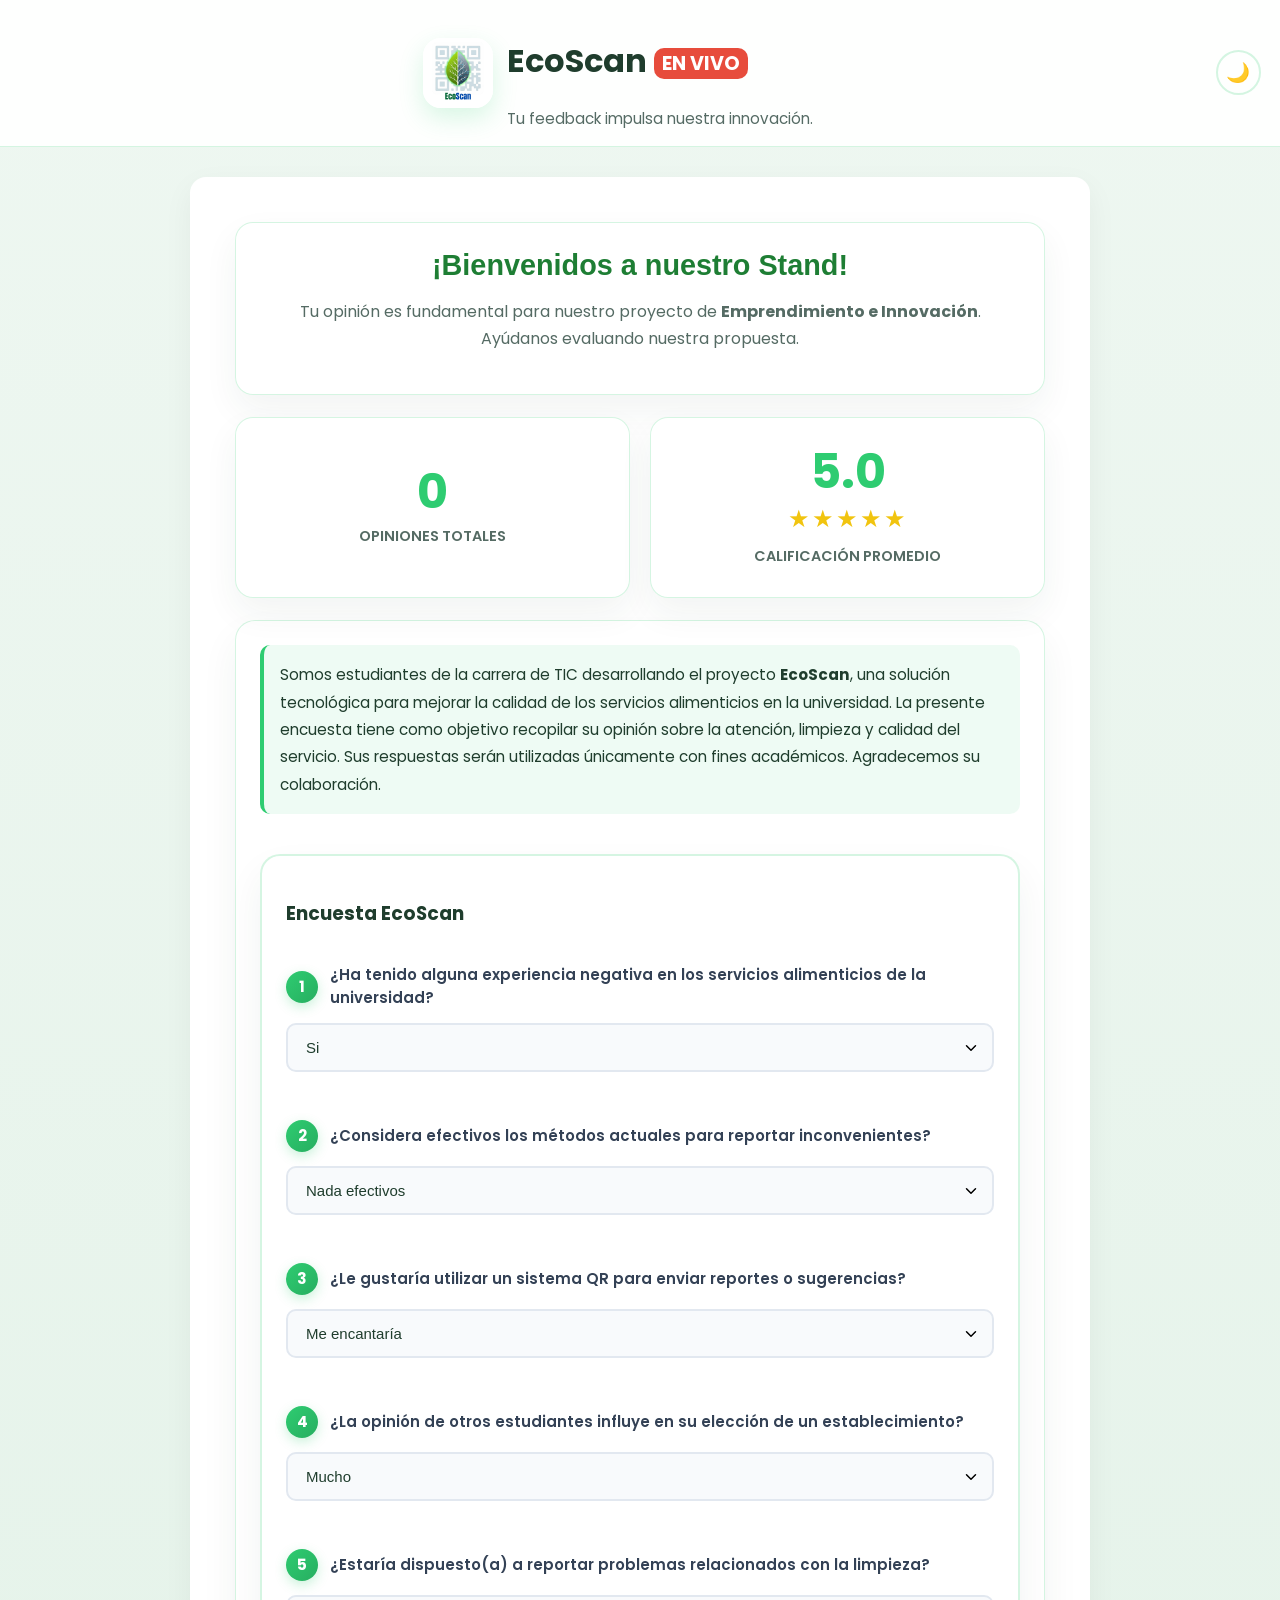
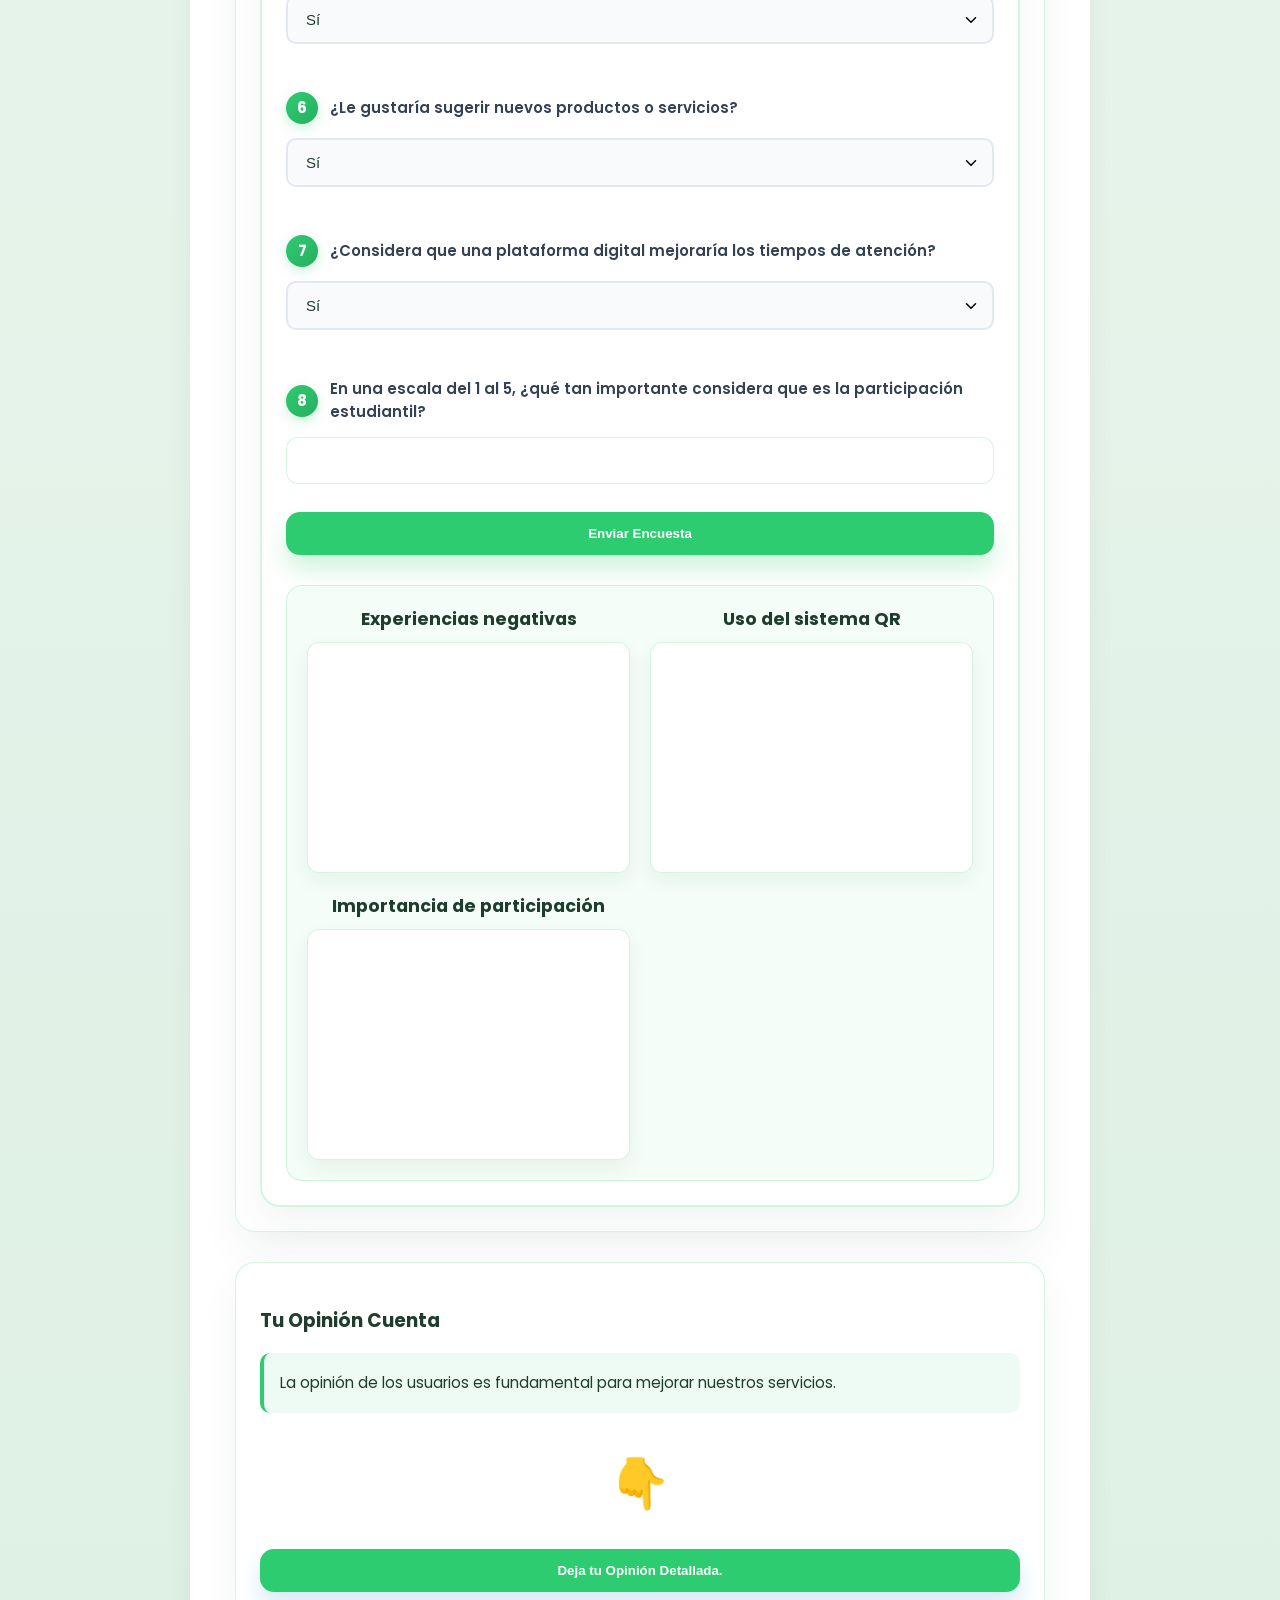
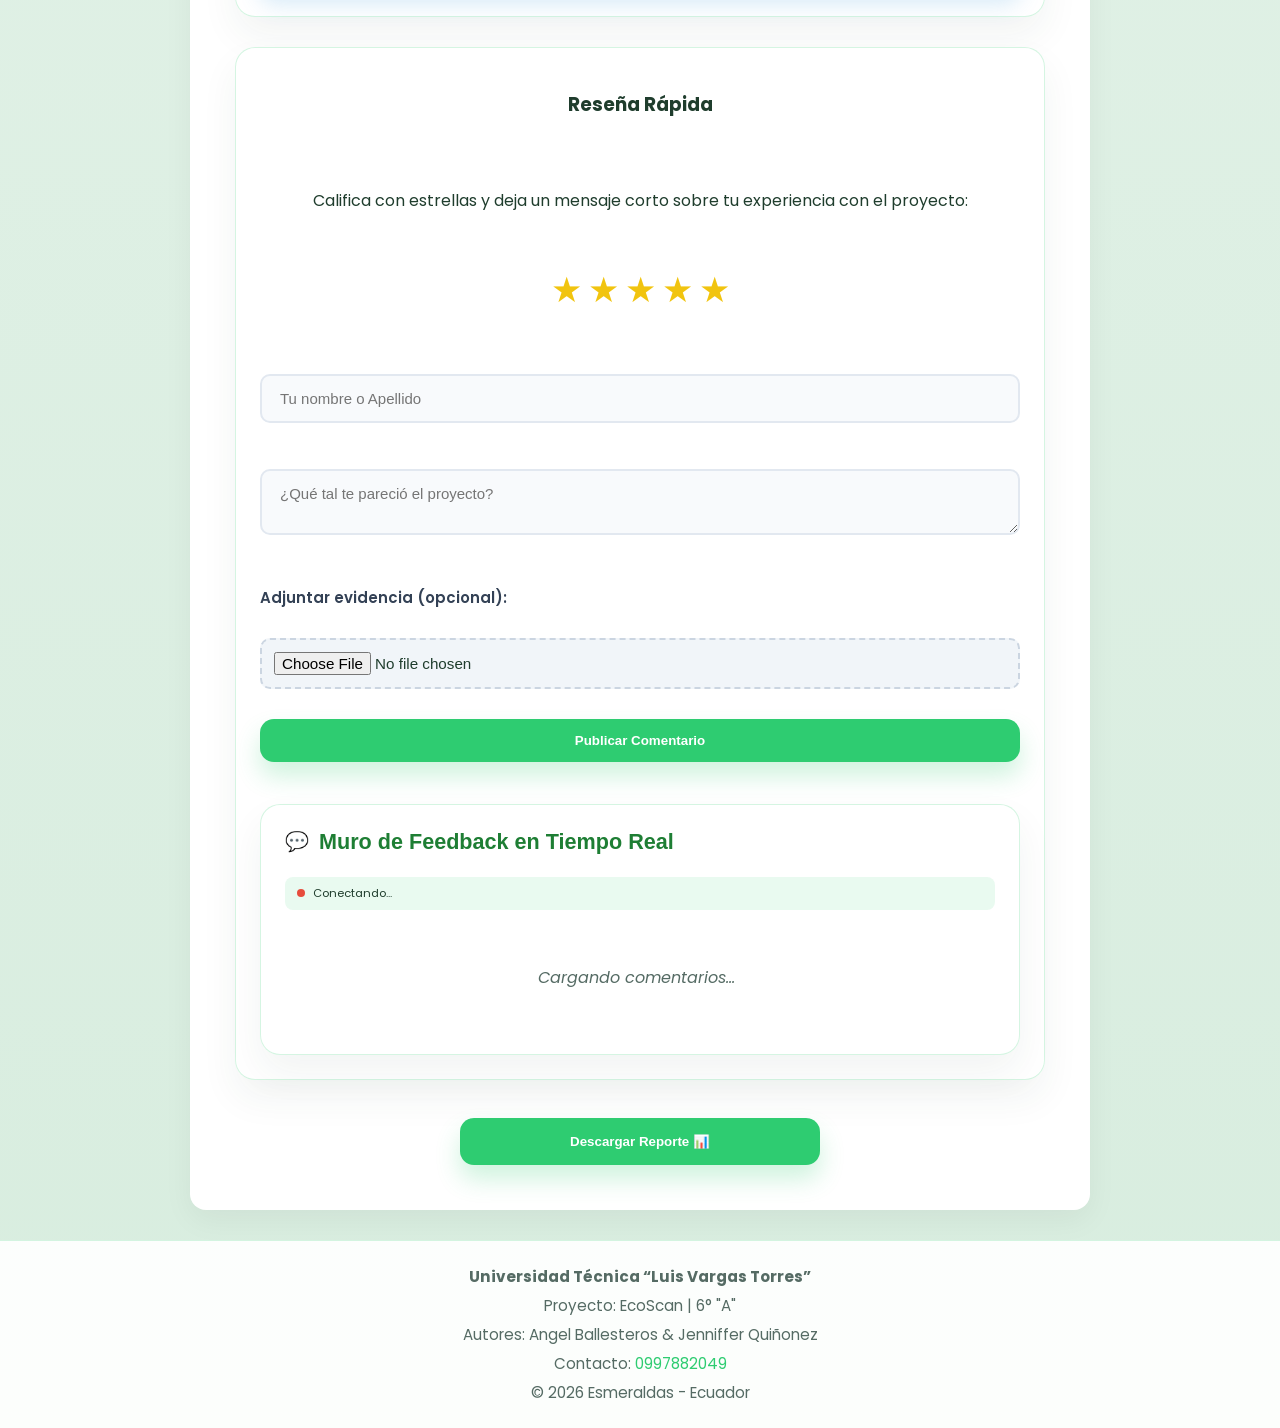
==== EcoScaProjecto-main/index.html @ 11ce433d "Initial commit" ====
<!DOCTYPE html>
<html lang="es">

<head>
    <meta charset="UTF-8">
    <meta name="viewport" content="width=device-width, initial-scale=1.0">
    <title>EcoScan | Casa Abierta UTLVTE</title>
    <link rel="stylesheet" href="css/styles.css">
    <script src="https://www.gstatic.com/firebasejs/9.17.1/firebase-app-compat.js"></script>
    <script src="https://www.gstatic.com/firebasejs/9.17.1/firebase-database-compat.js"></script>
   <script src="https://www.gstatic.com/firebasejs/9.17.1/firebase-app-compat.js"></script>
    <script src="https://www.gstatic.com/firebasejs/9.17.1/firebase-database-compat.js"></script>
    <script src="https://www.gstatic.com/firebasejs/9.17.1/firebase-storage-compat.js"></script>
    <script src="https://cdn.jsdelivr.net/npm/chart.js"></script>
    <link href="https://fonts.googleapis.com/css2?family=Poppins:wght@400;600;700&display=swap" rel="stylesheet">
</head>

<body>

    <header class="header">
        <div class="logo-container">
            <img src="EcoScan.png" alt="Logo EcoScan" class="logo">
            <div>
                <h1>EcoScan <span class="live-badge">EN VIVO</span></h1>
                <p class="subtitle">Tu feedback impulsa nuestra innovación.</p>
                <div id="muro-comentarios" class="wall">
                    <p class="loading-text">Cargando comentarios...</p>
                </div>
            </div>
        </div>
        <button id="theme-toggle" class="theme-btn" title="Cambiar Tema">🌙</button>
    </header>

    <main class="container">

        <section class="welcome-section">
            <h2>¡Bienvenidos a nuestro Stand!</h2>
            <p>Tu opinión es fundamental para nuestro proyecto de <strong>Emprendimiento e
                    Innovación</strong>.<br>Ayúdanos evaluando nuestra propuesta.</p>
        </section>

        <div class="stats-bar">
            <div class="stat-card">
                <span id="total-comments">0</span>
                <p>Opiniones Totales</p>
            </div>
            <div class="stat-card">
                <span id="avg-rating">5.0</span>
                <div class="stars-display">★★★★★</div>
                <p>Calificación Promedio</p>
            </div>
        </div>



        <div class="card form-card">
            <p>
                Somos estudiantes de la carrera de TIC desarrollando el proyecto <strong>EcoScan</strong>,
                una solución tecnológica para mejorar la calidad de los servicios alimenticios en la universidad.

                La presente encuesta tiene como objetivo recopilar su opinión sobre la atención, limpieza
                y calidad del servicio. Sus respuestas serán utilizadas únicamente con fines académicos.

                Agradecemos su colaboración.
            </p>

            <div class="card">
                <h3>Encuesta EcoScan</h3>

                <form id="form-encuesta">

                    <label>¿Ha tenido alguna experiencia negativa en los servicios alimenticios de la
                        universidad?</label>
                    <select required>
                        <option>Si</option>
                        <option>No</option>
                        <option>No recuerdo</option>
                    </select>

                    <label>¿Considera efectivos los métodos actuales para reportar inconvenientes?</label>
                    <select required>
                        <option>Nada efectivos</option>
                        <option>Poco efectivos</option>
                        <option>No existen</option>
                    </select>

                    <label>¿Le gustaría utilizar un sistema QR para enviar reportes o sugerencias?</label>
                    <select required>
                        <option>Me encantaría</option>
                        <option>Sería útil</option>
                        <option>Me es indiferente</option>
                    </select>

                    <label>¿La opinión de otros estudiantes influye en su elección de un establecimiento?</label>
                    <select required>
                        <option>Mucho</option>
                        <option>Poco</option>
                        <option>No influye</option>
                    </select>

                    <label>¿Estaría dispuesto(a) a reportar problemas relacionados con la limpieza?</label>
                    <select required>
                        <option>Sí</option>
                        <option>Tal vez</option>
                        <option>Solo si es rápido</option>
                    </select>

                    <label>¿Le gustaría sugerir nuevos productos o servicios?</label>
                    <select required>
                        <option>Sí</option>
                        <option>No</option>
                        <option>Tal vez</option>
                    </select>

                    <label>¿Considera que una plataforma digital mejoraría los tiempos de atención?</label>
                    <select required>
                        <option>Sí</option>
                        <option>No</option>
                        <option>Tal vez</option>
                    </select>

                    <label>En una escala del 1 al 5, ¿qué tan importante considera que es la participación
                        estudiantil?</label>
                    <input type="number" min="1" max="5" required>

                    <button type="submit" class="btn-send">Enviar Encuesta</button>

                </form>

                <div class="charts-container">

                    <div class="chart-box">
                        <h4>Experiencias negativas</h4>
                        <canvas id="grafico"></canvas>
                    </div>

                    <div class="chart-box">
                        <h4>Uso del sistema QR</h4>
                        <canvas id="grafico2"></canvas>
                    </div>

                    <div class="chart-box">
                        <h4>Importancia de participación</h4>
                        <canvas id="grafico3"></canvas>
                    </div>

                </div>

            </div>


        </div>

        <!-- INTERFAZ 1: PÁGINA DE INICIO (ESTADÍSTICAS Y ENCUESTA RÁPIDA) -->
        <div id="interfaz-inicio">
            <!-- TODO tu código actual va aquí adentro (Header, Stats, Encuesta TIC, etc.) -->

            <div class="card form-card">
                <h3>Tu Opinión Cuenta</h3>
                <p>La opinión de los usuarios es fundamental para mejorar nuestros servicios.</p>
                <div class="animated-arrow">👇</div>

                <!-- Botón que hace el cambio de panel -->
                <button onclick="irAPanelOpiniones()" class="btn-forms" style="background: var(--primary);">
                    Deja tu Opinión Detallada.
                </button>
            </div>
        </div>

        <!-- INTERFAZ 2: PANEL DE OPINIÓN DETALLADA (ESTÁ OCULTO AL CARGAR) -->
       <div id="interfaz-detallada" style="display: none;">
            <header class="header">
                <button onclick="irAInicio()" class="theme-btn">⬅</button>
                <div class="logo-container">
                    <h1>EcoScan | <span style="color: var(--primary);">Feedback Directo</span></h1>
                </div>
            </header>

            <main class="container">
                <div class="card">
                    <label>Tu Nombre (Opcional - Para fines académicos):</label>
                    <input type="text" id="nombre-estudiante-detallado" placeholder=" Tu nombre sera anonimo en este comentario...">
                    
                    <h2>Opinión sobre Servicios Alimenticios</h2>
                    <p>Selecciona el local y califica honestamente su servicio.</p>
                    <hr>

                    <label>¿A qué establecimiento te refieres?</label>
                    <select id="local-seleccionado">
                        <option value="" disabled selected>Selecciona un local...</option>
                        <option value="Cafetería Central">Cafetería Central</option>
                        <option value="Bar de la Facultad">Bar de la Facultad</option>
                        <option value="Bar TIC">Bar TIC</option>
                    </select>

                    <label>Escribe tu opinión:</label>
                    <textarea id="comentario-detallado" rows="5" placeholder="Deja tu comentario aquí..."></textarea>

                    <label style="margin-top: 15px; display: block;">Adjuntar Foto de Evidencia (Opcional):</label>
                    <input type="file" id="foto-evidencia-detallada" accept="image/*" onchange="previsualizarImagen(event)">
                    
                    <div id="wrapper-preview" style="display: none; text-align: center; margin: 15px 0;">
                        <img id="img-preview" src="" alt="Vista previa" style="max-height: 180px; border-radius: 10px; border: 2px dashed var(--primary);">
                    </div>

                  <div id="loading-upload" style="display: none; text-align: center; color: #2b6cb0; font-weight: bold; margin: 10px 0;">
    ⏳ Enviando tu opinión y procesando evidencia... Por favor, espera.
</div>

                    <button id="btn-enviar-detallado" onclick="enviarOpinionFinal()" class="btn-send">Enviar Opinión Directa 🚀</button>
                    <button onclick="irAInicio()" class="btn-cancel">Cancelar y Volver</button>
                </div>
            </main>
        </div>


        <div class="action-grid">
            <div class="card review-block">
                <h3>Reseña Rápida</h3>
                <p>Califica con estrellas y deja un mensaje corto sobre tu experiencia con el proyecto:</p>
                <div class="star-rating" id="rating-input">
                    <span data-v="5" class="active">★</span><span data-v="4">★</span><span data-v="3">★</span><span
                        data-v="2">★</span><span data-v="1">★</span>
                </div>
                <form id="comment-form">
                    <input type="text" id="userName" placeholder="Tu nombre o Apellido" required>
                    <textarea id="userComment" placeholder="¿Qué tal te pareció el proyecto?" required></textarea>

                    <label>Adjuntar evidencia (opcional):</label>
                    <input type="file" id="evidencia" accept="image/*">

                    <button type="submit" class="btn-send">Publicar Comentario</button>

                </form>

                <div class="card wall-section">
                    <h2>Muro de Feedback en Tiempo Real</h2>
                    <div class="connection-status">
                        <span id="connection-indicator" class="status-dot"></span>
                        <small id="status-text">Conectando...</small>
                    </div>
                    <div id="comments-container" class="wall">
                        <div class="loading-text">Cargando comentarios...</div>
                    </div>
                </div>
            </div>
        </div>

        <div class="report-area">
            <button onclick="generarReporte()" class="btn-send report-btn">
                Descargar Reporte 📊
            </button>
        </div>

    </main>

    <footer class="footer">
        <div class="footer-content">
            <p><strong>Universidad Técnica “Luis Vargas Torres”</strong></p>
            <p>Proyecto: EcoScan | 6° "A"</p>
            <p>Autores: Angel Ballesteros & Jenniffer Quiñonez</p>
            <p>Contacto: <a href="https://wa.me/593997882049" target="_blank">0997882049</a></p>
            <p>&copy; 2026 Esmeraldas - Ecuador</p>
        </div>
    </footer>

    <audio id="ding-sound" src="https://assets.mixkit.co/active_storage/sfx/2869/2869-preview.mp3"
        preload="auto"></audio>
    <script type="text/javascript" src="https://cdn.jsdelivr.net/npm/@emailjs/browser@3/dist/email.min.js"></script>

    <!-- Firebase Config -->
    <script src="js/firebase/config.js"></script>

    

    <!-- Comments Module -->
    <script src="js/comments/filtros.js"></script>
    <script src="js/comments/ratings.js"></script>
    <script src="js/comments/comments.js"></script>

    <!-- UI Module -->
    <script src="js/ui/darkmode.js"></script>
    <script src="js/ui/navegacion.js"></script>

    <!-- Dashboard Module -->
    <script src="js/dashboard/graficos.js"></script>
    <script src="js/dashboard/reportes.js"></script>

    <!-- Survey Module -->
    <script src="js/encuesta/encuesta.js"></script>

    <!-- Email Module -->
    <script src="js/email/email.js"></script>

    <!-- Main App -->
    <script src="js/main.js"></script>

    <script src="js/comments/filtros.js"></script>
    <script src="js/comments/ratings.js"></script>
    <script src="js/comments/comments.js"></script>

</body>

</html>
---- EcoScaProjecto-main/css/styles.css ----
:root {
    --primary: #2ecc71;
    --dark: #27ae60;
    --bg-gradient-1: #eef7f1;
    --bg-gradient-2: #d8eddf;
    --surface: rgba(255,255,255,0.92);
    --border: rgba(46,204,113,0.2);
    --text: #1f3d2d;
    --muted: #556b64;
    --card-shadow: rgba(34, 70, 44, 0.06);
}

/* VARIABLES PARA EL MODO OSCURO (Esto es pura magia) */
body.dark-mode {
    --bg-gradient-1: #121212;
    --bg-gradient-2: #1e1e1e;
    --surface: rgba(30,30,30,0.95);
    --border: rgba(46,204,113,0.4);
    --text: #f0f0f0;
    --muted: #a0a0a0;
    --card-shadow: rgba(46,204,113,0.15);
}

* { box-sizing: border-box; }

body {
    background: linear-gradient(180deg, var(--bg-gradient-1) 0%, var(--bg-gradient-2) 100%);
    color: var(--text);
    font-family: 'Poppins', sans-serif;
    margin: 0;
    min-height: 100vh;
    transition: background 0.4s ease, color 0.4s ease;
}

.header {
    background: var(--surface);
    padding: 1rem 1.2rem;
    display: flex;
    align-items: center;
    justify-content: space-between; /* Modificado para el botón */
    border-bottom: 1px solid var(--border);
    backdrop-filter: blur(12px);
}

.logo-container {
    display: flex;
    align-items: center;
    gap: 14px;
    margin: 0 auto;
}

.logo {
    width: 70px; height: auto; object-fit: contain;
    border-radius: 18px; box-shadow: 0 10px 24px rgba(46,204,113,0.18);
}

/* Botón Modo Oscuro */
.theme-btn {
    background: none; border: 2px solid var(--border);
    border-radius: 50%; width: 45px; height: 45px;
    font-size: 1.2rem; cursor: pointer; transition: all 0.3s;
    color: var(--text); display: flex; justify-content: center; align-items: center;
}
.theme-btn:hover { background: var(--primary); border-color: var(--primary); }

.live-badge {
    background: #e74c3c; color: white; font-size: 0.6em;
    padding: 2px 8px; border-radius: 10px; vertical-align: middle;
    animation: blink 1.5s infinite;
}

@keyframes blink { 0% {opacity: 1;} 50% {opacity: 0.4;} 100% {opacity: 1;} }

.container { max-width: 900px; margin: 25px auto 35px; padding: 0 18px; }

.subtitle { margin: 4px 0 0; color: var(--muted); font-size: 0.95rem; }

.welcome-section {
    background: var(--surface); border: 1px solid var(--border);
    border-radius: 18px; padding: 26px; margin-bottom: 22px;
    box-shadow: 0 15px 35px var(--card-shadow); text-align: center;
    transition: all 0.3s ease;
}

.welcome-section h2 { margin: 0 0 10px; font-size: clamp(1.8rem, 2.2vw, 2.4rem); }
.welcome-section p { line-height: 1.7; color: var(--muted); }

.stats-bar { display: grid; grid-template-columns: repeat(2, minmax(0, 1fr)); gap: 20px; margin-bottom: 22px; }

.stat-card {
    background: var(--surface); padding: 30px 20px; border-radius: 18px;
    box-shadow: 0 15px 35px var(--card-shadow); border: 1px solid var(--border);
    text-align: center; display: flex; flex-direction: column; justify-content: center; align-items: center;
    transition: all 0.3s ease;
}

.stat-card span { display: block; font-size: 3rem; font-weight: 700; color: var(--primary); line-height: 1; }
.stat-card p { margin: 10px 0 0; color: var(--muted); font-weight: 600; text-transform: uppercase; font-size: 0.9rem; }
.stars-display { color: #f1c40f; font-size: 1.5rem; margin-top: 5px; letter-spacing: 2px; }

.action-grid {
    display: grid;
    grid-template-columns: 1fr;
    gap: 36px;
    align-items: stretch;
    margin-bottom: 20px;
}

.review-block {
    display: flex;
    flex-direction: column;
    gap: 34px;
    align-items: center;
    text-align: left;
}

.review-block .star-rating {
    justify-content: center;
}

.review-block form {
    width: 100%;
    display: flex;
    flex-direction: column;
    gap: 16px;
}

.wall-section {
    background: var(--surface);
    border: 1px solid var(--border);
    border-radius: 18px;
    padding: 28px;
    width: 100%;
    box-shadow: 0 20px 40px rgba(46,204,113,0.12);
    margin-top: 8px;
}

.card {
    background: var(--surface);
    padding: 24px;
    border-radius: 20px;
    box-shadow: 0 18px 38px var(--card-shadow);
    border: 1px solid var(--border);
    transition: all 0.3s ease;
    
}

/* EFECTO GLOW TECNOLÓGICO AL PASAR EL MOUSE */
.card:hover, .stat-card:hover, .welcome-section:hover {
    transform: translateY(-5px);
    box-shadow: 0 10px 30px rgba(46,204,113,0.3);
    border-color: var(--primary);
    scale: 1.01;
}

.form-card { display: flex; flex-direction: column; margin-bottom: 30px; }

/* LA FLECHA ANIMADA */
.animated-arrow {
    text-align: center; font-size: 3rem; margin: 15px 0;
    animation: bounce 1.5s infinite;
}
@keyframes bounce {
    0%, 100% { transform: translateY(0); }
    50% { transform: translateY(-15px); }
}

.star-rating { display: flex; flex-direction: row-reverse; justify-content: center; gap: 6px; font-size: 2.2rem; cursor: pointer; margin-bottom: 16px; }
.star-rating span:hover, .star-rating span:hover ~ span, .star-rating span.active, .star-rating span.active ~ span { color: #f1c40f; }
.star-rating span { color: #ccc; transition: color 0.2s ease; }

input, textarea, select {
    width: 100%; margin-top: 12px; padding: 14px;
    border: 1.5px solid var(--border); border-radius: 12px;
    background: var(--surface); color: var(--text);
    transition: all 0.3s ease;
    font-family: 'Inter', sans-serif;
    font-size: 0.95rem;
}

select {
    cursor: pointer;
    appearance: none;
    background-image: url("data:image/svg+xml;charset=UTF-8,%3csvg xmlns='http://www.w3.org/2000/svg' viewBox='0 0 24 24' fill='none' stroke='currentColor' stroke-width='2' stroke-linecap='round' stroke-linejoin='round'%3e%3cpolyline points='6 9 12 15 18 9'%3e%3c/polyline%3e%3c/svg%3e");
    background-repeat: no-repeat;
    background-position: right 12px center;
    background-size: 18px;
    padding-right: 40px;
}

input:focus, textarea:focus, select:focus {
    outline: none;
    border-color: var(--primary);
    box-shadow: 0 0 0 4px rgba(46,204,113,0.16);
    background-color: var(--surface);
}

input:hover, textarea:hover, select:hover {
    border-color: var(--primary);
}

.report-area {
    text-align: center;
    margin-top: 38px;
}

.report-area .btn-send {
    max-width: 360px;
    margin: 0 auto;
    padding: 16px 20px;
}

.btn-send, .btn-forms {
    width: 100%; margin-top: 14px; padding: 14px; border: none; border-radius: 14px;
    cursor: pointer; font-weight: 700; transition: transform 0.2s ease, box-shadow 0.2s ease, background 0.2s ease;
}
.btn-send { background: var(--primary); color: white; box-shadow: 0 14px 24px rgba(46,204,113,0.23); }
.btn-send:hover { transform: translateY(-2px); box-shadow: 0 16px 26px rgba(46,204,113,0.4); }

.btn-forms { background: #3498db; color: white; text-decoration: none; display: block; text-align: center; box-shadow: 0 12px 22px rgba(52,152,219,0.2); }
.btn-forms:hover { transform: translateY(-2px); box-shadow: 0 16px 26px rgba(52,152,219,0.4); }

.btn-test {
    background: #f39c12;
    color: white;
    margin-top: 8px;
    font-size: 0.9rem;
    padding: 10px;
    border-radius: 10px;
    border: none;
    cursor: pointer;
    transition: all 0.2s ease;
    box-shadow: 0 8px 16px rgba(243, 156, 18, 0.2);
}
.btn-test:hover {
    background: #e67e22;
    transform: translateY(-1px);
    box-shadow: 0 10px 20px rgba(243, 156, 18, 0.4);
}

.wall-section h2 {
    margin-top: 0;
    margin-bottom: 22px;
    font-size: 1.35rem;
    color: var(--text);
    text-align: left;
    display: flex;
    align-items: center;
    gap: 10px;
}

.wall-section h2::before {
    content: "💬";
    font-size: 1.2rem;
}

.connection-status {
    display: flex;
    align-items: center;
    gap: 8px;
    margin-bottom: 15px;
    padding: 8px 12px;
    background: rgba(46,204,113,0.1);
    border-radius: 8px;
    font-size: 0.85rem;
}

.status-dot {
    width: 8px;
    height: 8px;
    border-radius: 50%;
    background: #e74c3c;
    animation: pulse 2s infinite;
}

.status-dot.connected {
    background: #2ecc71;
    animation: none;
}

.wall {
    display: flex;
    flex-direction: column;
    gap: 16px;
    margin-top: 10px;
    max-height: 500px;
    overflow-y: auto;
    padding-right: 8px;
}

.wall::-webkit-scrollbar {
    width: 6px;
}

.wall::-webkit-scrollbar-track {
    background: rgba(46,204,113,0.1);
    border-radius: 3px;
}

.wall::-webkit-scrollbar-thumb {
    background: var(--primary);
    border-radius: 3px;
}

.wall::-webkit-scrollbar-thumb:hover {
    background: var(--dark);
}

.comment-card {
    background: var(--surface);
    padding: 20px;
    border-radius: 16px;
    border-left: 5px solid var(--primary);
    animation: slideIn 0.4s ease-out;
    box-shadow: 0 14px 28px var(--card-shadow);
    border: 1px solid var(--border);
    text-align: left;
    transition: transform 0.2s ease, box-shadow 0.2s ease;
    position: relative;
}

.comment-card:hover {
    transform: translateY(-2px);
    box-shadow: 0 16px 32px rgba(46,204,113,0.15);
}

.comment-card strong {
    display: block;
    margin-bottom: 8px;
    color: var(--text);
    font-size: 1.1rem;
    font-weight: 600;
}

.comment-card .stars {
    color: #f1c40f;
    font-size: 1.2rem;
    margin: 0 8px;
    letter-spacing: 2px;
}

.comment-card p {
    margin: 12px 0 8px 0;
    line-height: 1.7;
    color: var(--muted);
    font-size: 0.95rem;
}

.comment-card small {
    display: block;
    margin-top: 10px;
    color: var(--muted);
    font-size: 0.75rem;
    opacity: 0.8;
}

.comment-card:nth-child(even) {
    border-left-color: #3498db;
}

.comment-card:nth-child(3n+1) {
    border-left-color: #e74c3c;
}

/* Estilos para móviles */
@media (max-width: 600px) {
    .wall {
        max-height: 400px;
        gap: 12px;
    }

    .comment-card {
        padding: 16px;
        border-radius: 12px;
    }

    .comment-card strong {
        font-size: 1rem;
    }

    .comment-card p {
        font-size: 0.9rem;
    }
}

/* Animación mejorada para nuevos comentarios */
@keyframes slideIn {
    from {
        transform: translateY(30px) scale(0.95);
        opacity: 0;
    }
    to {
        transform: translateY(0) scale(1);
        opacity: 1;
    }
}

/* Efecto de carga */
.loading-text {
    text-align: center;
    color: var(--muted);
    padding: 40px 20px;
    font-style: italic;
    animation: pulse 2s infinite;
}

@keyframes pulse {
    0%, 100% { opacity: 1; }
    50% { opacity: 0.5; }
}

@keyframes slideIn { from { transform: translateY(20px); opacity: 0; } to { transform: translateY(0); opacity: 1; } }

@media (max-width: 900px) {
    .action-grid { grid-template-columns: 1fr; }
}

@media (max-width: 768px) {
    .action-grid { gap: 18px; }
    .report-area { margin-top: 22px; }
}

@media (max-width: 600px) {
    .stats-bar { grid-template-columns: 1fr; }
    .header { flex-direction: column; text-align: center; gap: 10px; }
    .theme-btn { position: absolute; top: 15px; right: 15px; }
}

.footer {
    background: var(--surface); border-top: 1px solid var(--border);
    padding: 18px 20px; text-align: center; color: var(--muted);
}
.footer p { margin: 6px 0; font-size: 0.95rem; }
.footer a { color: var(--primary); text-decoration: none; }
.footer a:hover { text-decoration: underline; }

/* ===== ESTILOS PARA LA ENCUESTA ===== */

#form-encuesta {
    display: flex;
    flex-direction: column;
    gap: 8px;
}

#form-encuesta label {
    margin-top: 18px;
    display: flex;
    align-items: center;
    gap: 12px;
    font-weight: 600;
    color: var(--text);
    font-size: 1.05rem;
    counter-increment: question-counter;
}

#form-encuesta label::before {
    content: counter(question-counter);
    display: inline-flex;
    align-items: center;
    justify-content: center;
    width: 32px;
    height: 32px;
    border-radius: 50%;
    background: linear-gradient(135deg, var(--primary), var(--dark));
    color: white;
    font-weight: 700;
    flex-shrink: 0;
    box-shadow: 0 4px 12px rgba(46,204,113,0.25);
}

#form-encuesta {
    counter-reset: question-counter;
}

#form-encuesta select {
    margin-top: 6px;
}

#form-encuesta select:hover {
    background-color: rgba(46,204,113,0.04);
}

#form-encuesta button {
    margin-top: 20px;
}

.card.form-card > p {
    line-height: 1.8;
    padding: 16px;
    background: rgba(46,204,113,0.08);
    border-left: 4px solid var(--primary);
    border-radius: 10px;
    margin: 0 0 20px 0;
    color: var(--text);
    font-size: 0.95rem;
}

.card.form-card > .card {
    margin-top: 20px;
    border: 2px solid rgba(46,204,113,0.2);
}

#form-encuesta input[type="number"] {
    margin-top: 6px;
}

/* ===== ESTILOS PARA LOS GRÁFICOS ===== */

.charts-container {
    display: grid;
    grid-template-columns: repeat(auto-fit, minmax(280px, 1fr));
    gap: 20px;
    margin-top: 30px;
    padding: 20px;
    background: rgba(46,204,113,0.05);
    border-radius: 16px;
    border: 1px solid var(--border);
}

#grafico, #grafico2, #grafico3 {
    width: 100% !important;
    height: auto !important;
    aspect-ratio: 1.4 / 1;
    max-width: 450px;
    margin: 0 auto;
    border-radius: 12px;
    box-shadow: 0 8px 20px var(--card-shadow);
    background: var(--surface);
    border: 1px solid var(--border);
    padding: 10px;
}

/* Ajustes para tablets */
@media (max-width: 900px) {
    .charts-container {
        grid-template-columns: repeat(auto-fit, minmax(200px, 1fr));
        gap: 15px;
        padding: 15px;
    }

    #grafico, #grafico2, #grafico3 {
        max-width: 350px;
        aspect-ratio: 1.3 / 1;
    }
}

/* Ajustes para móviles */
@media (max-width: 600px) {
    .charts-container {
        grid-template-columns: 1fr;
        gap: 20px;
        padding: 12px;
    }

    #grafico, #grafico2, #grafico3 {
        width: 100% !important;
        max-width: 100%;
        aspect-ratio: 1.2 / 1;
    }
}

.chart-box {
    display: flex;
    flex-direction: column; /* 🔥 esto pone el título arriba */
    align-items: center;
    gap: 10px;
    text-align: center;
}

.chart-box h4 {
    margin: 0;
    font-size: 1.1rem;
    color: var(--text);
}

#interfaz-detallada {
    animation: fadeIn 0.5s ease;
}

@keyframes fadeIn {
    from { opacity: 0; transform: translateY(10px); }
    to { opacity: 1; transform: translateY(0); }
}
#muro-comentarios {
    display: none;
}

/* 📷 Evidencias */
.evidencia-img {
    width: 100%;
    max-width: 300px;
    margin-top: 12px;
    border-radius: 14px;
    border: 2px solid var(--border);
    box-shadow: 0 8px 18px rgba(0,0,0,0.12);
    transition: transform 0.3s ease;
}

.evidencia-img:hover {
    transform: scale(1.02);
}

/* ==========================================================================
   ✨ TARJETA ÚNICA Y LIMPIA (Elimina el efecto de capas dobles o sucias)
   ========================================================================== */

/* 1. Solo el contenedor principal lleva el fondo blanco y la sombra */
.container, #seccion-opinion-detallada {
    background: #ffffff !important;
    border-radius: 16px !important;
    box-shadow: 0 10px 30px rgba(0, 0, 0, 0.05) !important;
    border: none !important;
    box-sizing: border-box !important;
    margin: 30px auto !important;
    transition: all 0.3s ease !important;
}

/* 2. Limpiamos COMPLETAMENTE los formularios y fieldsets internos para que no hagan capas */
form, fieldset {
    background: transparent !important;
    border: none !important;
    padding: 0 !important;
    margin: 0 !important;
    box-shadow: none !important;
    width: 100% !important;
}

/* Títulos elegantes */
h2, .titulo-seccion {
    color: #1e7e34 !important;
    font-weight: 700 !important;
    text-align: center;
    margin-bottom: 30px;
    font-family: sans-serif;
}

/* ==========================================================================
   ✍️ INPUTS, SELECTS Y PREGUNTAS (Estilo unificado)
   ========================================================================== */
input[type="text"], select, textarea {
    width: 100% !important;
    padding: 14px 18px !important;
    border: 2px solid #e2e8f0 !important;
    border-radius: 10px !important;
    background-color: #f8fafc !important;
    font-size: 15px !important;
    transition: all 0.3s ease !important;
    box-sizing: border-box !important;
    margin-top: 8px;
    margin-bottom: 22px;
}

/* Foco interactivo verde */
input[type="text"]:focus, select:focus, textarea:focus {
    border-color: #28a745 !important;
    background-color: #ffffff !important;
    box-shadow: 0 0 0 4px rgba(40, 167, 69, 0.12) !important;
    outline: none !important;
}

/* Estilo para las etiquetas de las preguntas */
label {
    font-weight: 600 !important;
    color: #334155 !important;
    font-size: 15px !important;
    display: block;
    margin-top: 14px;
    line-height: 1.5;
}

/* Campo de subir archivo estético */
input[type="file"] {
    background: #f1f5f9 !important;
    padding: 12px !important;
    border-radius: 10px !important;
    border: 2px dashed #cbd5e1 !important;
    width: 100% !important;
    box-sizing: border-box !important;
    cursor: pointer !important;
}

/* Botón de Enviar Moderno */
#btn-enviar-detallado, .btn-enviar {
    background: linear-gradient(135deg, #28a745, #218838) !important;
    color: white !important;
    font-weight: bold !important;
    padding: 16px !important;
    border-radius: 12px !important;
    border: none !important;
    font-size: 17px !important;
    cursor: pointer !important;
    transition: transform 0.2s, box-shadow 0.2s !important;
    box-shadow: 0 5px 15px rgba(40, 167, 69, 0.2) !important;
    width: 100% !important;
    margin-top: 20px;
}

#btn-enviar-detallado:hover {
    transform: translateY(-2px) !important;
    box-shadow: 0 8px 20px rgba(40, 167, 69, 0.3) !important;
}

#btn-enviar-detallado:disabled {
    background: #94a3b8 !important;
    cursor: not-allowed !important;
    transform: none !important;
}

/* ==========================================================================
   📱 RESPONSIVE DESIGN (Adaptable sin perder el estilo único)
   ========================================================================== */

/* Celulares */
@media (max-width: 600px) {
    .container, #seccion-opinion-detallada {
        width: 92% !important;
        padding: 24px 16px !important; /* Más ajustado a los lados */
    }
    h2, .titulo-seccion {
        font-size: 21px !important;
    }
}

/* Laptops y Tablets */
@media (min-width: 601px) {
    .container, #seccion-opinion-detallada {
        width: 85% !important;
        max-width: 900px !important;
        padding: 45px !important; /* Espacio interno generoso y limpio */
    }
}
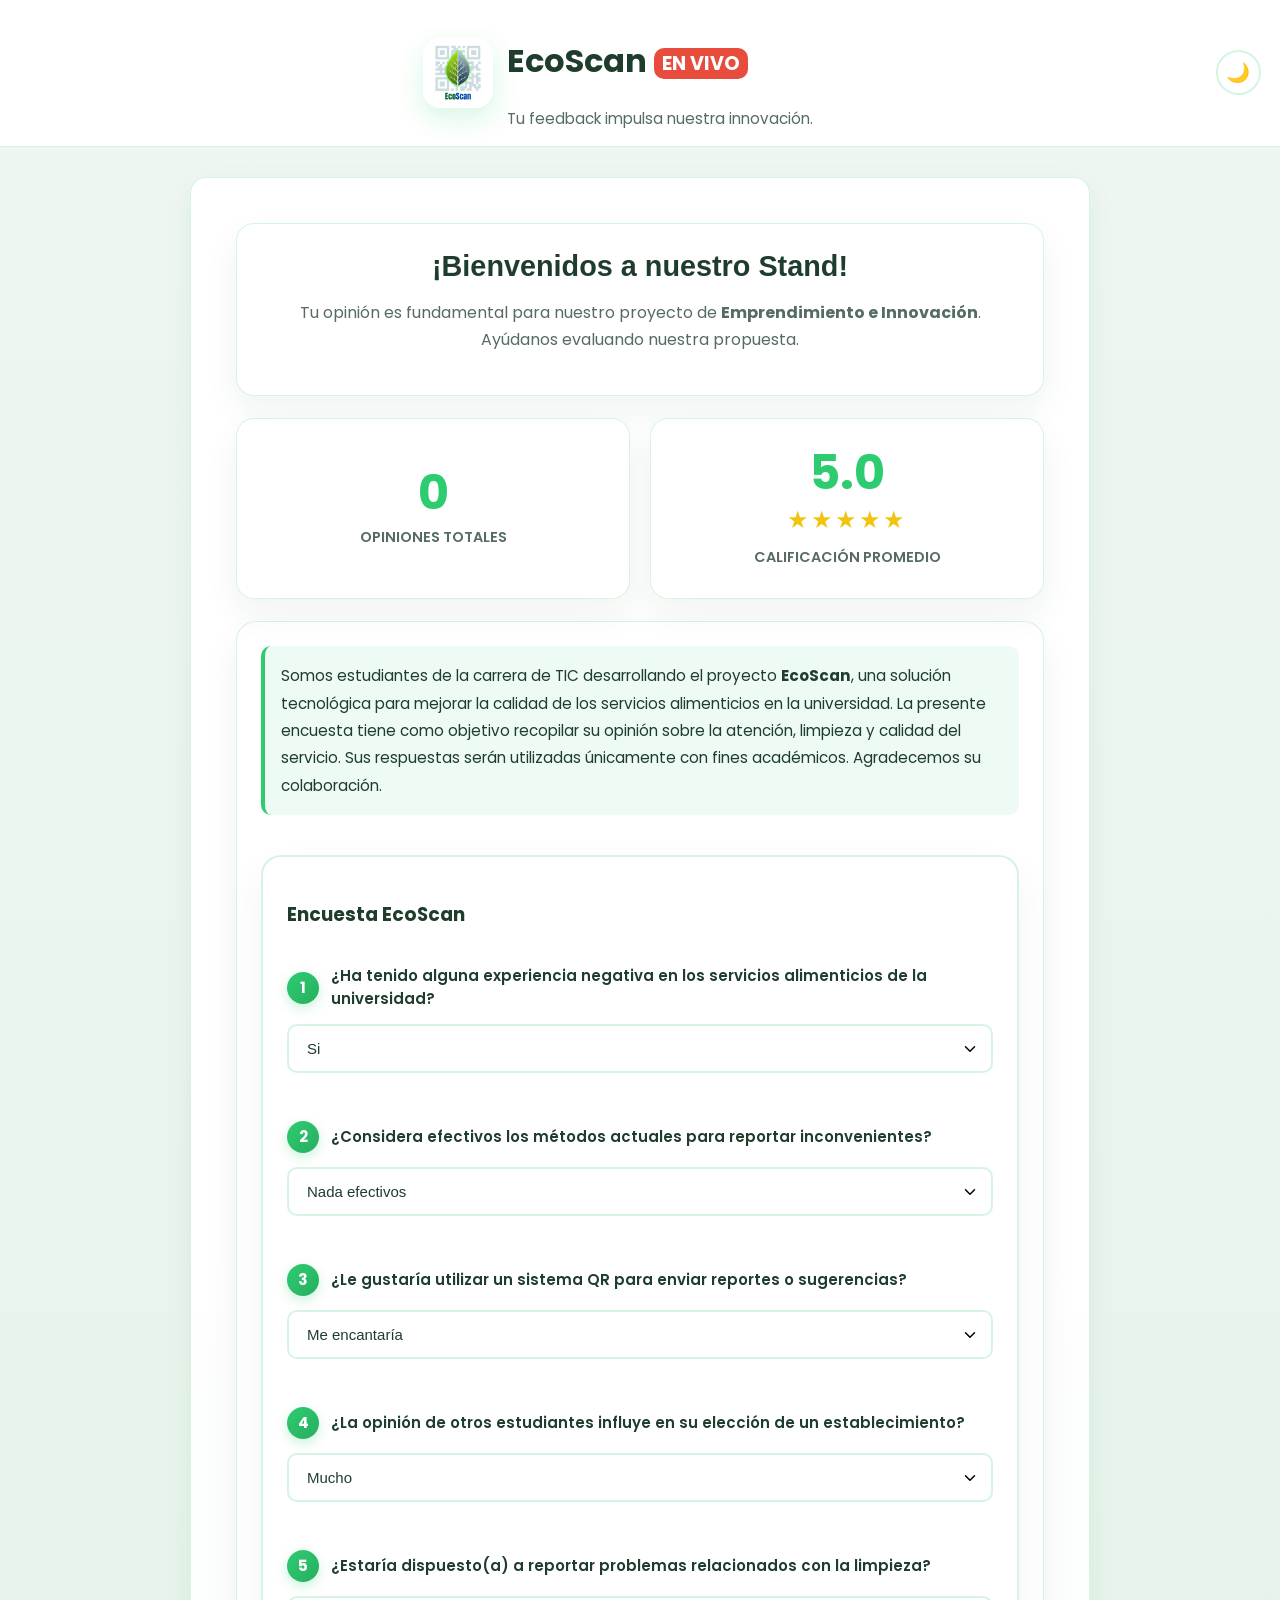
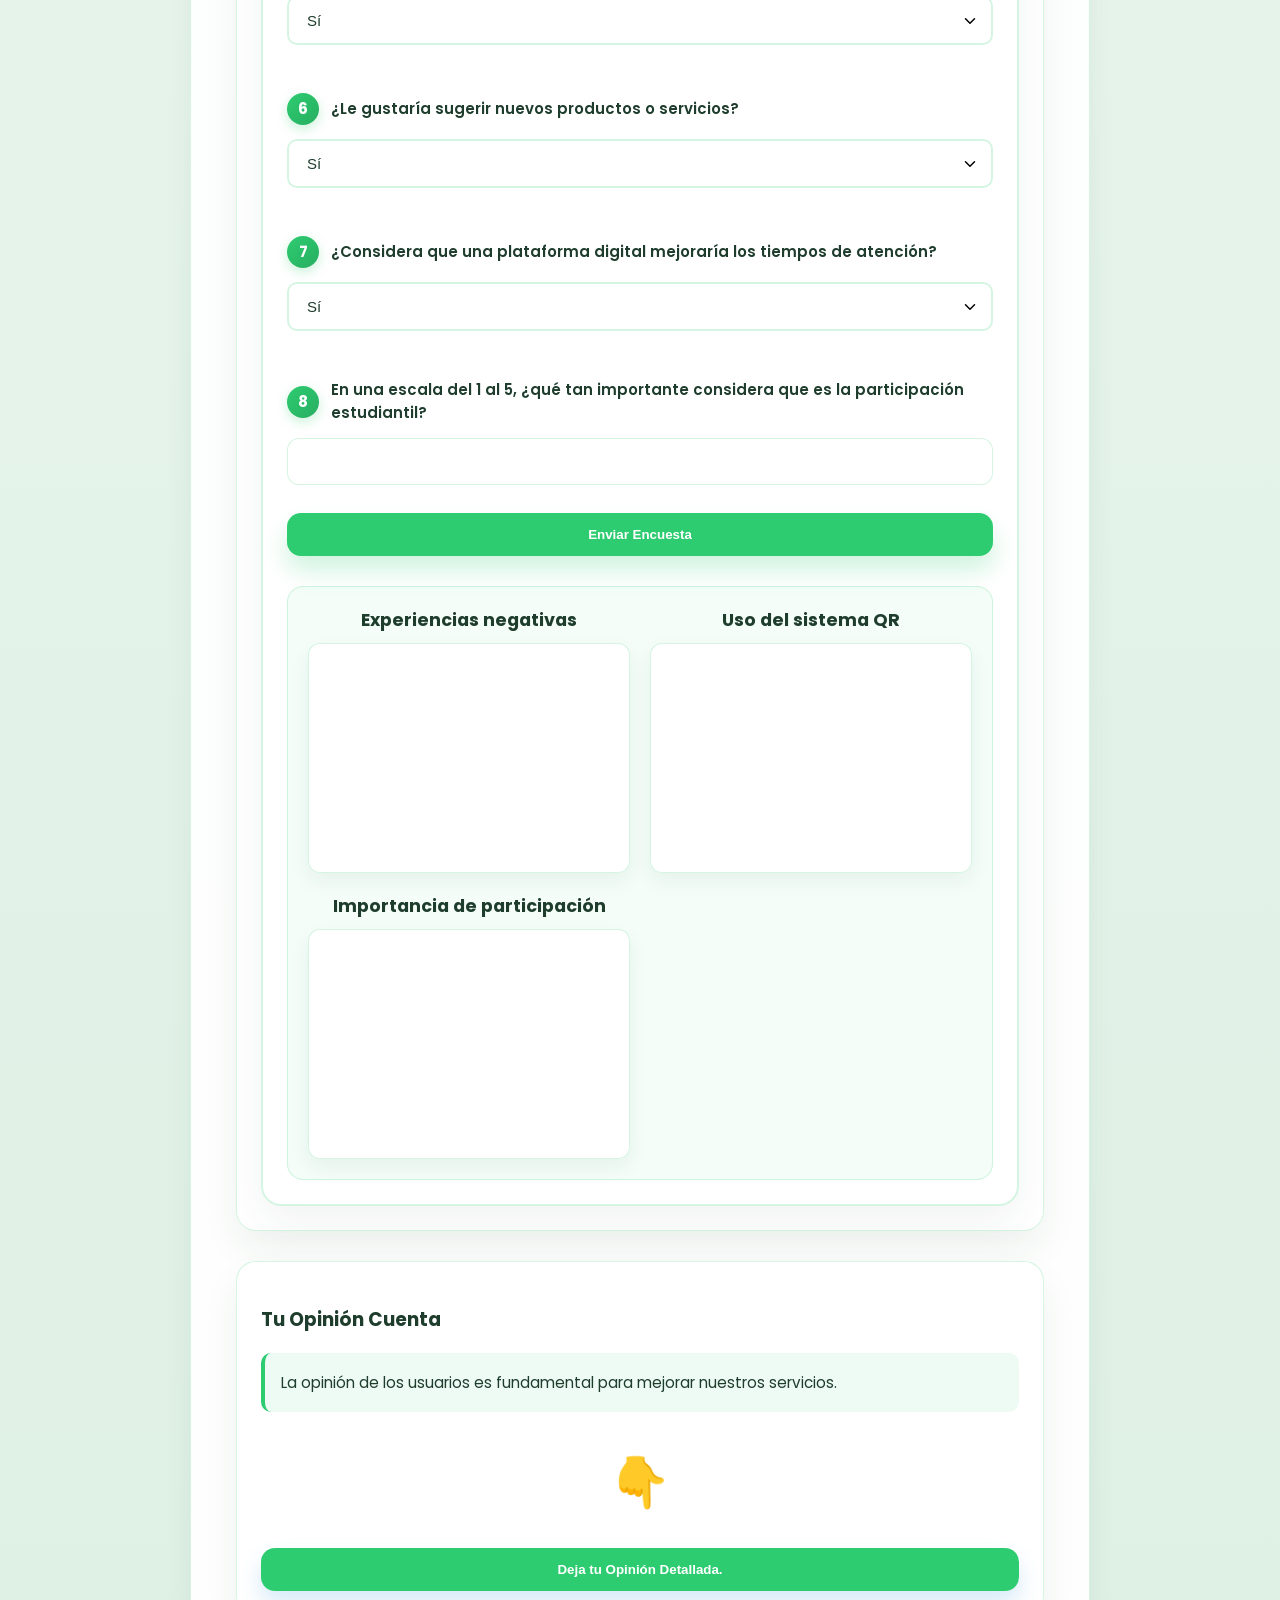
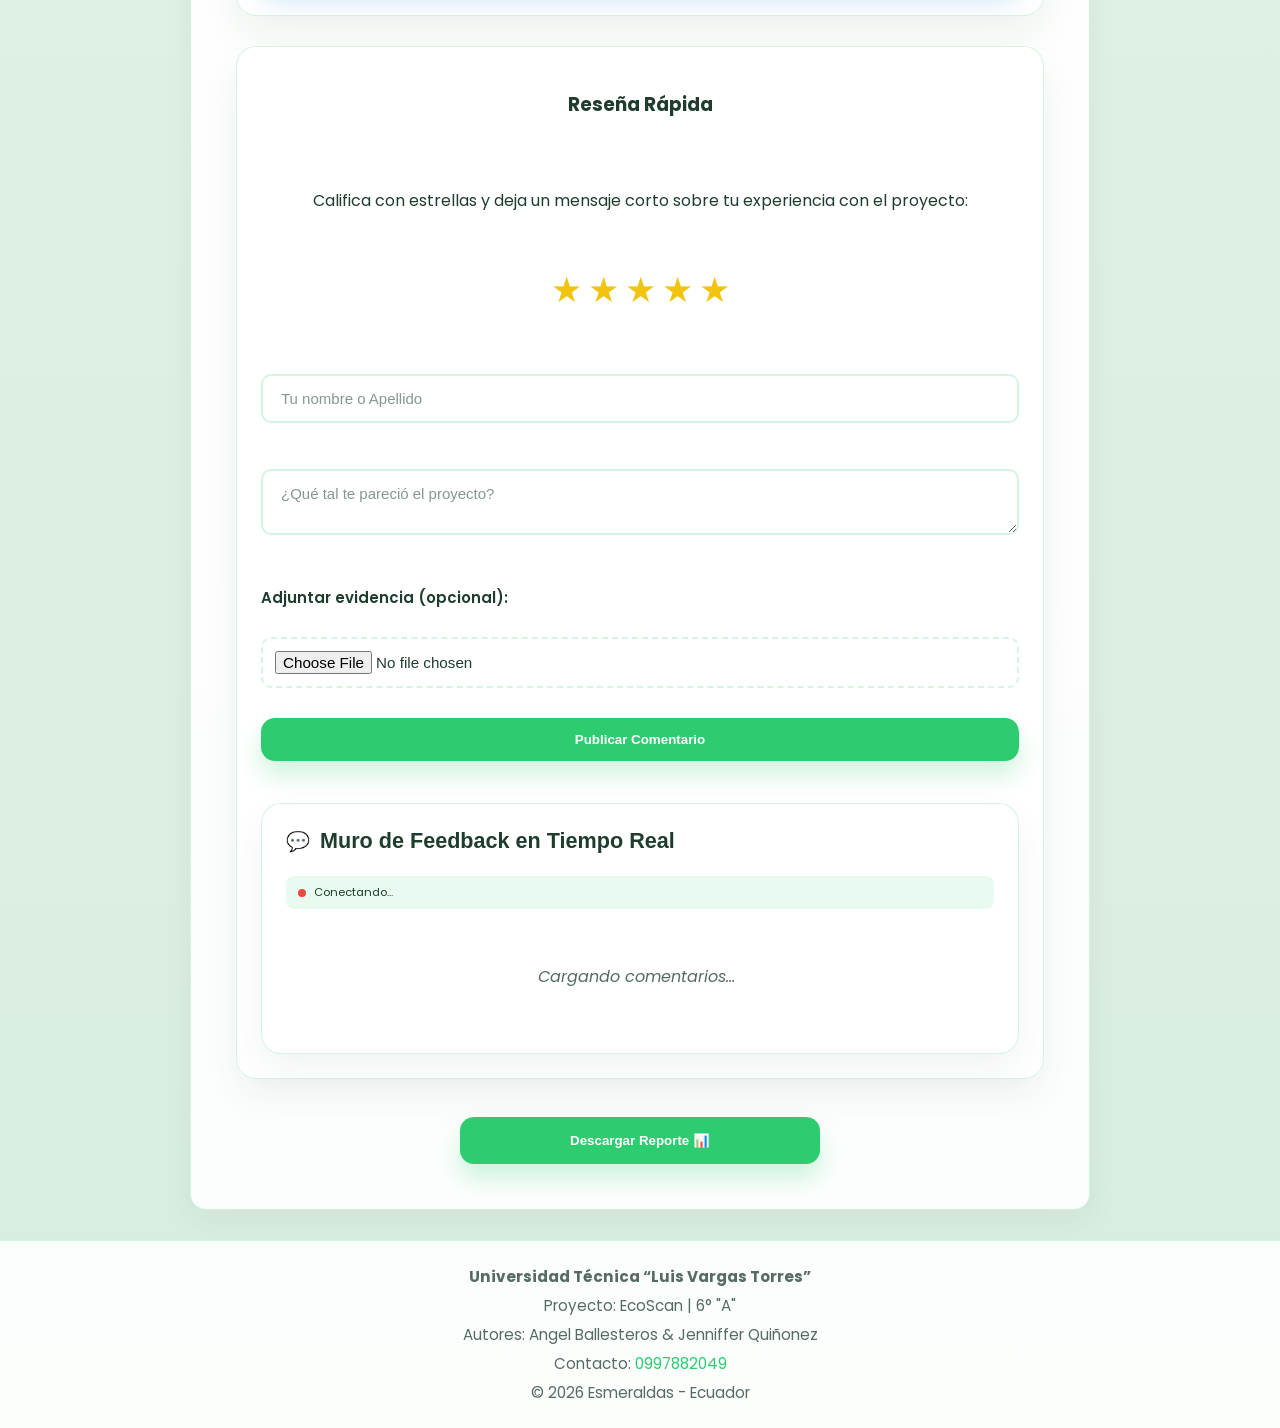
==== commit 955548dd: "Mejoras visuales y modo oscuro" ====
--- a/EcoScaProjecto-main/index.html
+++ b/EcoScaProjecto-main/index.html
@@ -6,9 +6,7 @@
     <meta name="viewport" content="width=device-width, initial-scale=1.0">
     <title>EcoScan | Casa Abierta UTLVTE</title>
     <link rel="stylesheet" href="css/styles.css">
-    <script src="https://www.gstatic.com/firebasejs/9.17.1/firebase-app-compat.js"></script>
-    <script src="https://www.gstatic.com/firebasejs/9.17.1/firebase-database-compat.js"></script>
-   <script src="https://www.gstatic.com/firebasejs/9.17.1/firebase-app-compat.js"></script>
+    <script src="https://www.gstatic.com/firebasejs/9.17.1/firebase-app-compat.js"></script>   
     <script src="https://www.gstatic.com/firebasejs/9.17.1/firebase-database-compat.js"></script>
     <script src="https://www.gstatic.com/firebasejs/9.17.1/firebase-storage-compat.js"></script>
     <script src="https://cdn.jsdelivr.net/npm/chart.js"></script>
@@ -169,32 +167,32 @@
 
         <!-- INTERFAZ 2: PANEL DE OPINIÓN DETALLADA (ESTÁ OCULTO AL CARGAR) -->
        <div id="interfaz-detallada" style="display: none;">
-            <header class="header">
-                <button onclick="irAInicio()" class="theme-btn">⬅</button>
-                <div class="logo-container">
-                    <h1>EcoScan | <span style="color: var(--primary);">Feedback Directo</span></h1>
-                </div>
-            </header>
-
-            <main class="container">
-                <div class="card">
-                    <label>Tu Nombre (Opcional - Para fines académicos):</label>
-                    <input type="text" id="nombre-estudiante-detallado" placeholder=" Tu nombre sera anonimo en este comentario...">
-                    
+ <header class="header">
+ <button onclick="irAInicio()" class="theme-btn">⬅</button>
+ <div class="logo-container">
+ <h1>EcoScan | <span style="color: var(--primary);">Feedback Directo</span></h1>
+ </div>
+   </header>
+
+ <main class="container">
+<div class="card">
+<label>Tu Nombre (Opcional - Para fines académicos):</label>
+ <input type="text" id="nombre-estudiante-detallado" placeholder=" Tu nombre sera anonimo en este comentario...">
+ 
                     <h2>Opinión sobre Servicios Alimenticios</h2>
-                    <p>Selecciona el local y califica honestamente su servicio.</p>
-                    <hr>
-
-                    <label>¿A qué establecimiento te refieres?</label>
-                    <select id="local-seleccionado">
-                        <option value="" disabled selected>Selecciona un local...</option>
-                        <option value="Cafetería Central">Cafetería Central</option>
-                        <option value="Bar de la Facultad">Bar de la Facultad</option>
-                        <option value="Bar TIC">Bar TIC</option>
-                    </select>
-
-                    <label>Escribe tu opinión:</label>
-                    <textarea id="comentario-detallado" rows="5" placeholder="Deja tu comentario aquí..."></textarea>
+<p>Selecciona el local y califica honestamente su servicio.</p>
+ <hr>
+
+ <label>¿A qué establecimiento te refieres?</label>
+ <select id="local-seleccionado">
+ <option value="" disabled selected>Selecciona un local...</option>
+ <option value="Cafetería Central">Cafetería Central</option>
+ <option value="Bar de la Facultad">Bar de la Facultad</option>
+<option value="Bar TIC">Bar TIC</option>
+ </select>
+
+ <label>Escribe tu opinión:</label>
+<textarea id="comentario-detallado" rows="5" placeholder="Deja tu comentario aquí..."></textarea>
 
                     <label style="margin-top: 15px; display: block;">Adjuntar Foto de Evidencia (Opcional):</label>
                     <input type="file" id="foto-evidencia-detallada" accept="image/*" onchange="previsualizarImagen(event)">
@@ -207,11 +205,11 @@
     ⏳ Enviando tu opinión y procesando evidencia... Por favor, espera.
 </div>
 
-                    <button id="btn-enviar-detallado" onclick="enviarOpinionFinal()" class="btn-send">Enviar Opinión Directa 🚀</button>
-                    <button onclick="irAInicio()" class="btn-cancel">Cancelar y Volver</button>
-                </div>
-            </main>
-        </div>
+ <button id="btn-enviar-detallado" onclick="enviarOpinionFinal()" class="btn-send">Enviar Opinión Directa 🚀</button>
+ <button onclick="irAInicio()" class="btn-cancel">Cancelar y Volver</button>
+ </div>
+</main>
+ </div>
 
 
         <div class="action-grid">
--- a/EcoScaProjecto-main/css/styles.css
+++ b/EcoScaProjecto-main/css/styles.css
@@ -13,8 +13,8 @@
 /* VARIABLES PARA EL MODO OSCURO (Esto es pura magia) */
 body.dark-mode {
     --bg-gradient-1: #121212;
-    --bg-gradient-2: #1e1e1e;
-    --surface: rgba(30,30,30,0.95);
+    --bg-gradient-2: #181818;
+    --surface: #1c1c1c;
     --border: rgba(46,204,113,0.4);
     --text: #f0f0f0;
     --muted: #a0a0a0;
@@ -606,10 +606,11 @@
 
 /* 1. Solo el contenedor principal lleva el fondo blanco y la sombra */
 .container, #seccion-opinion-detallada {
-    background: #ffffff !important;
+    background: var(--surface) !important;
+    color: var(--text) !important;
     border-radius: 16px !important;
-    box-shadow: 0 10px 30px rgba(0, 0, 0, 0.05) !important;
-    border: none !important;
+    box-shadow: 0 10px 30px var(--card-shadow) !important;
+    border: 1px solid var(--border) !important;
     box-sizing: border-box !important;
     margin: 30px auto !important;
     transition: all 0.3s ease !important;
@@ -627,7 +628,7 @@
 
 /* Títulos elegantes */
 h2, .titulo-seccion {
-    color: #1e7e34 !important;
+    color: var(--text) !important;
     font-weight: 700 !important;
     text-align: center;
     margin-bottom: 30px;
@@ -640,28 +641,49 @@
 input[type="text"], select, textarea {
     width: 100% !important;
     padding: 14px 18px !important;
-    border: 2px solid #e2e8f0 !important;
+    border: 2px solid var(--border) !important;
     border-radius: 10px !important;
-    background-color: #f8fafc !important;
+    background-color: var(--surface) !important;
     font-size: 15px !important;
     transition: all 0.3s ease !important;
     box-sizing: border-box !important;
     margin-top: 8px;
     margin-bottom: 22px;
+     color: var(--text) !important;
+     caret-color: var(--primary);
 }
 
 /* Foco interactivo verde */
 input[type="text"]:focus, select:focus, textarea:focus {
     border-color: #28a745 !important;
-    background-color: #ffffff !important;
+    background-color: var(--surface) !important;
+    color: var(--text) !important;
     box-shadow: 0 0 0 4px rgba(40, 167, 69, 0.12) !important;
     outline: none !important;
+}
+
+input::placeholder,
+textarea::placeholder {
+    color: var(--muted);
+    opacity: 0.7;
+}
+
+* {
+    transition:
+        background-color 0.3s ease,
+        color 0.3s ease,
+        border-color 0.3s ease,
+        box-shadow 0.3s ease;
+}
+
+html {
+    scrollbar-color: var(--primary) var(--bg-gradient-2);
 }
 
 /* Estilo para las etiquetas de las preguntas */
 label {
     font-weight: 600 !important;
-    color: #334155 !important;
+    color: var(--text) !important;
     font-size: 15px !important;
     display: block;
     margin-top: 14px;
@@ -670,10 +692,10 @@
 
 /* Campo de subir archivo estético */
 input[type="file"] {
-    background: #f1f5f9 !important;
+    background: var(--surface) !important;
     padding: 12px !important;
     border-radius: 10px !important;
-    border: 2px dashed #cbd5e1 !important;
+    border: 2px dashed var(--border) !important;
     width: 100% !important;
     box-sizing: border-box !important;
     cursor: pointer !important;
